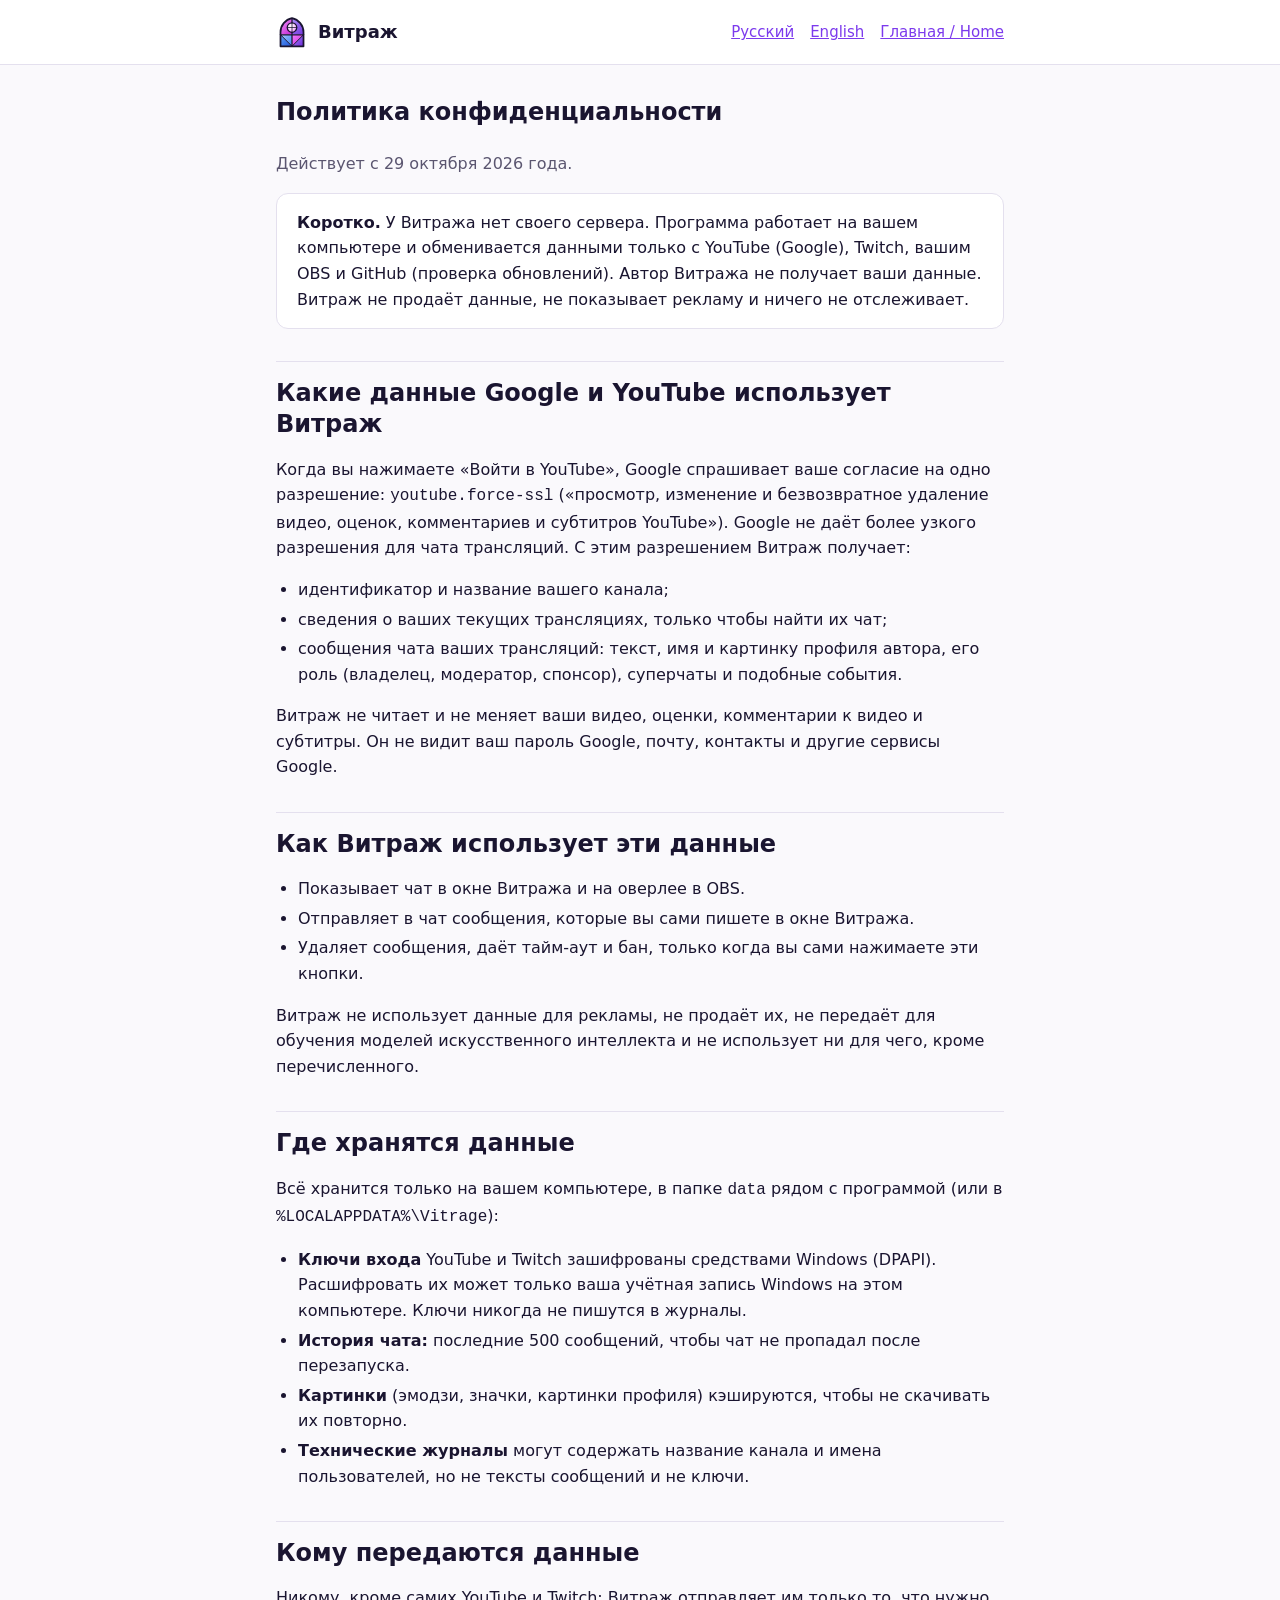
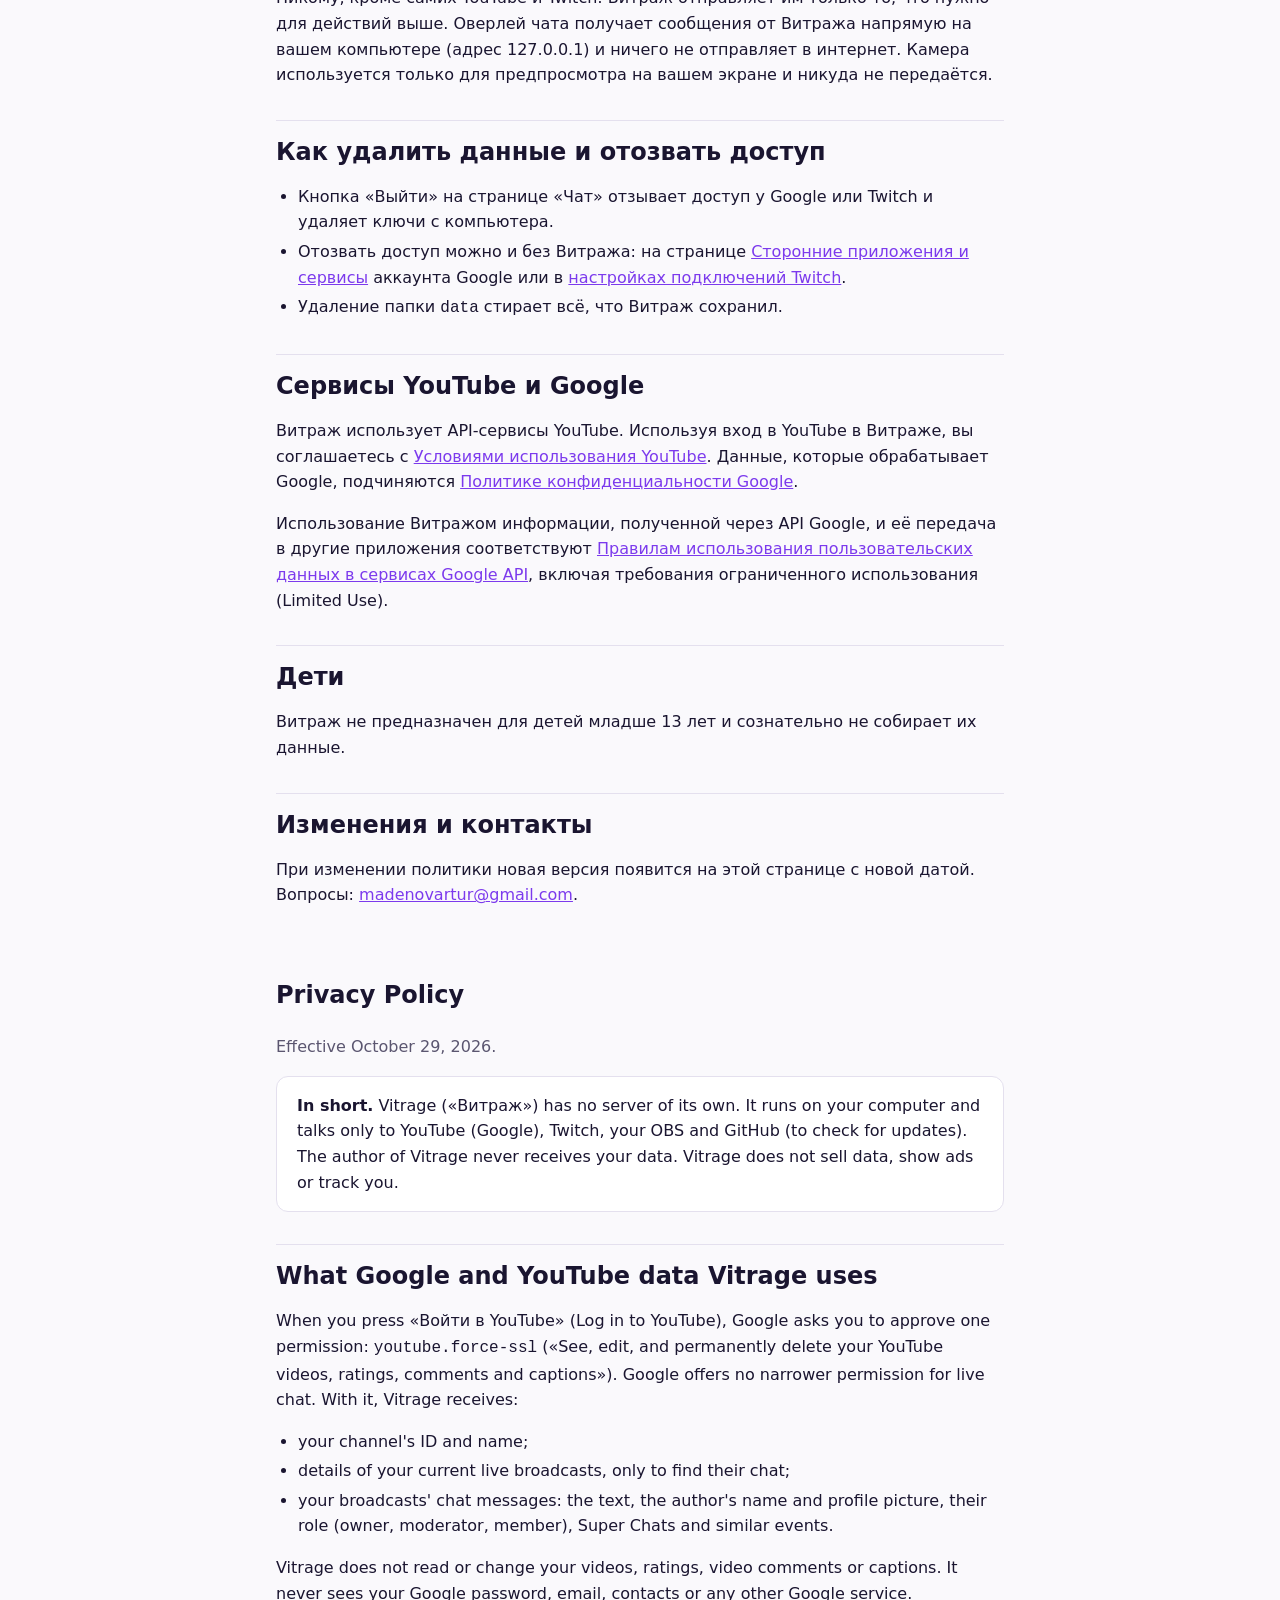
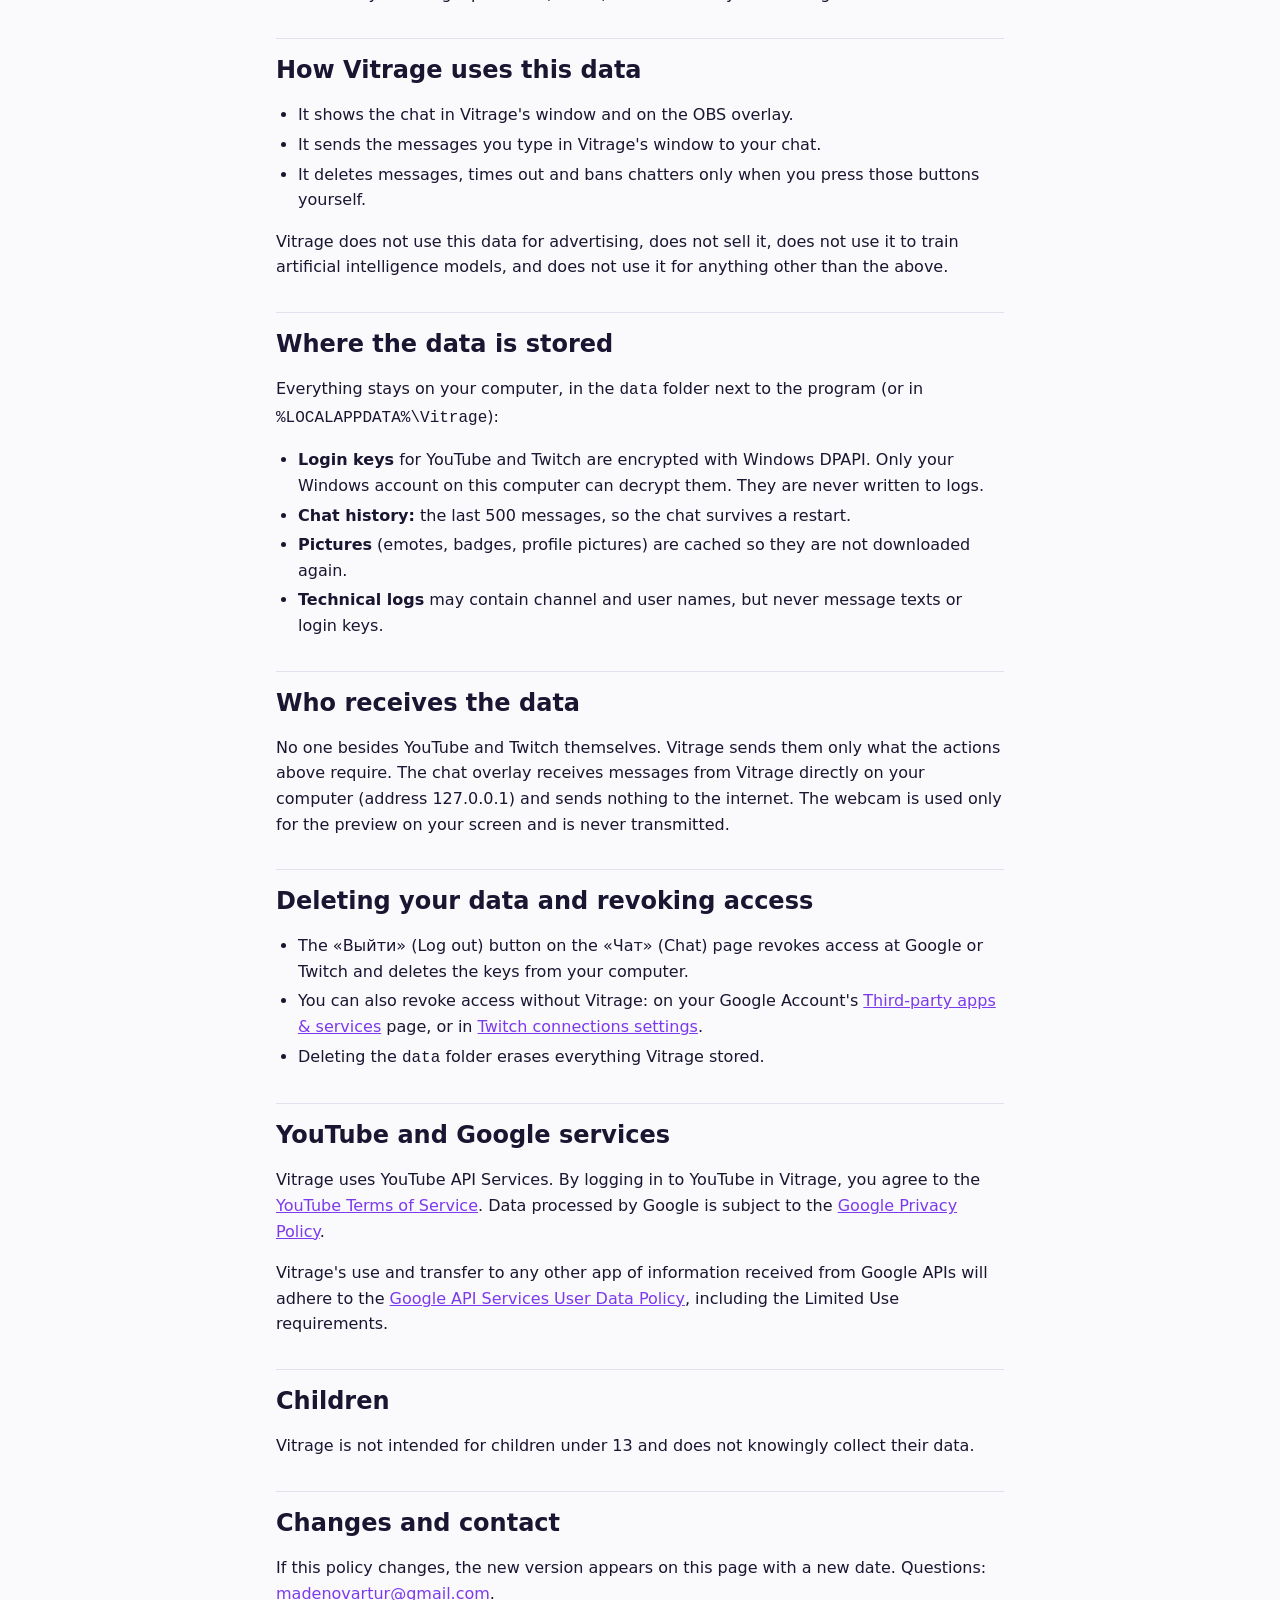
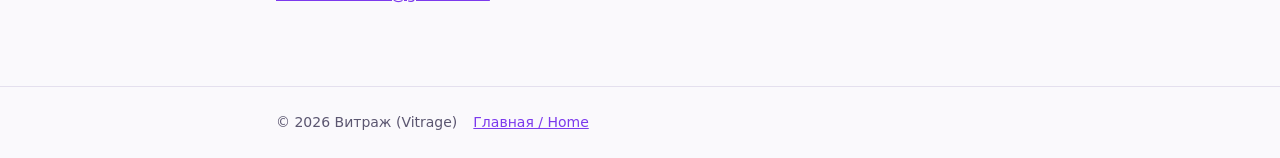
==== privacy.html @ 93ac86d0 "Vitrage site: home page and privacy policy Co-Authored-By: Claude Opus 5.5 <noreply@anthropic.com>" ====
<!doctype html>
<html lang="ru">
<head>
  <meta charset="utf-8">
  <meta name="viewport" content="width=device-width, initial-scale=1">
  <title>Конфиденциальность — Витраж (Vitrage)</title>
  <meta name="description" content="Политика конфиденциальности Витража (Vitrage): какие данные YouTube и Twitch использует программа и где они хранятся.">
  <link rel="icon" href="logo.svg" type="image/svg+xml">
  <link rel="stylesheet" href="style.css">
</head>
<body>
  <header class="site">
    <div class="wrap">
      <a class="brand" href="./"><img src="logo.svg" alt="">Витраж</a>
      <nav>
        <a href="#ru">Русский</a>
        <a href="#en">English</a>
        <a href="./">Главная / Home</a>
      </nav>
    </div>
  </header>

  <div class="wrap">
    <main>
      <section id="ru" lang="ru">
        <h1>Политика конфиденциальности</h1>
        <p class="muted">Действует с 29 октября 2026 года.</p>

        <div class="card">
          <strong>Коротко.</strong> У Витража нет своего сервера. Программа работает на вашем компьютере и обменивается данными только с YouTube (Google), Twitch, вашим OBS и GitHub (проверка обновлений). Автор Витража не получает ваши данные. Витраж не продаёт данные, не показывает рекламу и ничего не отслеживает.
        </div>

        <h2>Какие данные Google и YouTube использует Витраж</h2>
        <p>Когда вы нажимаете «Войти в YouTube», Google спрашивает ваше согласие на одно разрешение: <code>youtube.force-ssl</code> («просмотр, изменение и безвозвратное удаление видео, оценок, комментариев и субтитров YouTube»). Google не даёт более узкого разрешения для чата трансляций. С этим разрешением Витраж получает:</p>
        <ul>
          <li>идентификатор и название вашего канала;</li>
          <li>сведения о ваших текущих трансляциях, только чтобы найти их чат;</li>
          <li>сообщения чата ваших трансляций: текст, имя и картинку профиля автора, его роль (владелец, модератор, спонсор), суперчаты и подобные события.</li>
        </ul>
        <p>Витраж не читает и не меняет ваши видео, оценки, комментарии к видео и субтитры. Он не видит ваш пароль Google, почту, контакты и другие сервисы Google.</p>

        <h2>Как Витраж использует эти данные</h2>
        <ul>
          <li>Показывает чат в окне Витража и на оверлее в OBS.</li>
          <li>Отправляет в чат сообщения, которые вы сами пишете в окне Витража.</li>
          <li>Удаляет сообщения, даёт тайм-аут и бан, только когда вы сами нажимаете эти кнопки.</li>
        </ul>
        <p>Витраж не использует данные для рекламы, не продаёт их, не передаёт для обучения моделей искусственного интеллекта и не использует ни для чего, кроме перечисленного.</p>

        <h2>Где хранятся данные</h2>
        <p>Всё хранится только на вашем компьютере, в папке <code>data</code> рядом с программой (или в <code>%LOCALAPPDATA%\Vitrage</code>):</p>
        <ul>
          <li><strong>Ключи входа</strong> YouTube и Twitch зашифрованы средствами Windows (DPAPI). Расшифровать их может только ваша учётная запись Windows на этом компьютере. Ключи никогда не пишутся в журналы.</li>
          <li><strong>История чата:</strong> последние 500 сообщений, чтобы чат не пропадал после перезапуска.</li>
          <li><strong>Картинки</strong> (эмодзи, значки, картинки профиля) кэшируются, чтобы не скачивать их повторно.</li>
          <li><strong>Технические журналы</strong> могут содержать название канала и имена пользователей, но не тексты сообщений и не ключи.</li>
        </ul>

        <h2>Кому передаются данные</h2>
        <p>Никому, кроме самих YouTube и Twitch: Витраж отправляет им только то, что нужно для действий выше. Оверлей чата получает сообщения от Витража напрямую на вашем компьютере (адрес 127.0.0.1) и ничего не отправляет в интернет. Камера используется только для предпросмотра на вашем экране и никуда не передаётся.</p>

        <h2>Как удалить данные и отозвать доступ</h2>
        <ul>
          <li>Кнопка «Выйти» на странице «Чат» отзывает доступ у Google или Twitch и удаляет ключи с компьютера.</li>
          <li>Отозвать доступ можно и без Витража: на странице <a href="https://myaccount.google.com/connections">Сторонние приложения и сервисы</a> аккаунта Google или в <a href="https://www.twitch.tv/settings/connections">настройках подключений Twitch</a>.</li>
          <li>Удаление папки <code>data</code> стирает всё, что Витраж сохранил.</li>
        </ul>

        <h2>Сервисы YouTube и Google</h2>
        <p>Витраж использует API-сервисы YouTube. Используя вход в YouTube в Витраже, вы соглашаетесь с <a href="https://www.youtube.com/t/terms">Условиями использования YouTube</a>. Данные, которые обрабатывает Google, подчиняются <a href="https://policies.google.com/privacy">Политике конфиденциальности Google</a>.</p>
        <p>Использование Витражом информации, полученной через API Google, и её передача в другие приложения соответствуют <a href="https://developers.google.com/terms/api-services-user-data-policy">Правилам использования пользовательских данных в сервисах Google API</a>, включая требования ограниченного использования (Limited Use).</p>

        <h2>Дети</h2>
        <p>Витраж не предназначен для детей младше 13 лет и сознательно не собирает их данные.</p>

        <h2>Изменения и контакты</h2>
        <p>При изменении политики новая версия появится на этой странице с новой датой. Вопросы: <a href="mailto:madenovartur@gmail.com">madenovartur@gmail.com</a>.</p>
      </section>

      <section id="en" lang="en">
        <h1>Privacy Policy</h1>
        <p class="muted">Effective October 29, 2026.</p>

        <div class="card">
          <strong>In short.</strong> Vitrage («Витраж») has no server of its own. It runs on your computer and talks only to YouTube (Google), Twitch, your OBS and GitHub (to check for updates). The author of Vitrage never receives your data. Vitrage does not sell data, show ads or track you.
        </div>

        <h2>What Google and YouTube data Vitrage uses</h2>
        <p>When you press «Войти в YouTube» (Log in to YouTube), Google asks you to approve one permission: <code>youtube.force-ssl</code> («See, edit, and permanently delete your YouTube videos, ratings, comments and captions»). Google offers no narrower permission for live chat. With it, Vitrage receives:</p>
        <ul>
          <li>your channel's ID and name;</li>
          <li>details of your current live broadcasts, only to find their chat;</li>
          <li>your broadcasts' chat messages: the text, the author's name and profile picture, their role (owner, moderator, member), Super Chats and similar events.</li>
        </ul>
        <p>Vitrage does not read or change your videos, ratings, video comments or captions. It never sees your Google password, email, contacts or any other Google service.</p>

        <h2>How Vitrage uses this data</h2>
        <ul>
          <li>It shows the chat in Vitrage's window and on the OBS overlay.</li>
          <li>It sends the messages you type in Vitrage's window to your chat.</li>
          <li>It deletes messages, times out and bans chatters only when you press those buttons yourself.</li>
        </ul>
        <p>Vitrage does not use this data for advertising, does not sell it, does not use it to train artificial intelligence models, and does not use it for anything other than the above.</p>

        <h2>Where the data is stored</h2>
        <p>Everything stays on your computer, in the <code>data</code> folder next to the program (or in <code>%LOCALAPPDATA%\Vitrage</code>):</p>
        <ul>
          <li><strong>Login keys</strong> for YouTube and Twitch are encrypted with Windows DPAPI. Only your Windows account on this computer can decrypt them. They are never written to logs.</li>
          <li><strong>Chat history:</strong> the last 500 messages, so the chat survives a restart.</li>
          <li><strong>Pictures</strong> (emotes, badges, profile pictures) are cached so they are not downloaded again.</li>
          <li><strong>Technical logs</strong> may contain channel and user names, but never message texts or login keys.</li>
        </ul>

        <h2>Who receives the data</h2>
        <p>No one besides YouTube and Twitch themselves. Vitrage sends them only what the actions above require. The chat overlay receives messages from Vitrage directly on your computer (address 127.0.0.1) and sends nothing to the internet. The webcam is used only for the preview on your screen and is never transmitted.</p>

        <h2>Deleting your data and revoking access</h2>
        <ul>
          <li>The «Выйти» (Log out) button on the «Чат» (Chat) page revokes access at Google or Twitch and deletes the keys from your computer.</li>
          <li>You can also revoke access without Vitrage: on your Google Account's <a href="https://myaccount.google.com/connections">Third-party apps &amp; services</a> page, or in <a href="https://www.twitch.tv/settings/connections">Twitch connections settings</a>.</li>
          <li>Deleting the <code>data</code> folder erases everything Vitrage stored.</li>
        </ul>

        <h2>YouTube and Google services</h2>
        <p>Vitrage uses YouTube API Services. By logging in to YouTube in Vitrage, you agree to the <a href="https://www.youtube.com/t/terms">YouTube Terms of Service</a>. Data processed by Google is subject to the <a href="https://policies.google.com/privacy">Google Privacy Policy</a>.</p>
        <p>Vitrage's use and transfer to any other app of information received from Google APIs will adhere to the <a href="https://developers.google.com/terms/api-services-user-data-policy">Google API Services User Data Policy</a>, including the Limited Use requirements.</p>

        <h2>Children</h2>
        <p>Vitrage is not intended for children under 13 and does not knowingly collect their data.</p>

        <h2>Changes and contact</h2>
        <p>If this policy changes, the new version appears on this page with a new date. Questions: <a href="mailto:madenovartur@gmail.com">madenovartur@gmail.com</a>.</p>
      </section>
    </main>
  </div>

  <footer class="site">
    <div class="wrap">
      <span>© 2026 Витраж (Vitrage)</span>
      <a href="./">Главная / Home</a>
    </div>
  </footer>
</body>
</html>
---- style.css ----
:root {
  --bg: #faf9fc;
  --surface: #ffffff;
  --text: #1a1530;
  --muted: #5b5670;
  --line: #e4e0ee;
  --accent: #7c3aed;
  --accent-2: #c026d3;
  color-scheme: light;
}

@media (prefers-color-scheme: dark) {
  :root {
    --bg: #12101c;
    --surface: #1b1829;
    --text: #ece9f5;
    --muted: #a7a2bb;
    --line: #2c2840;
    --accent: #a78bfa;
    --accent-2: #f57cff;
    color-scheme: dark;
  }
}

* { box-sizing: border-box; }

body {
  margin: 0;
  background: var(--bg);
  color: var(--text);
  font: 16px/1.6 "Segoe UI", system-ui, -apple-system, Roboto, sans-serif;
}

a { color: var(--accent); }
a:hover { color: var(--accent-2); }

.wrap { max-width: 760px; margin: 0 auto; padding: 0 16px; }

header.site {
  border-bottom: 1px solid var(--line);
  background: var(--surface);
}

header.site .wrap {
  display: flex;
  align-items: center;
  gap: 12px;
  min-height: 64px;
  flex-wrap: wrap;
}

header.site .brand {
  display: flex;
  align-items: center;
  gap: 10px;
  color: var(--text);
  text-decoration: none;
  font-weight: 600;
  font-size: 18px;
}

header.site .brand img { width: 32px; height: 32px; }

header.site nav { margin-left: auto; display: flex; gap: 16px; font-size: 15px; }

.hero { padding: 48px 0 24px; text-align: center; }
.hero img { width: 112px; height: 112px; }
.hero h1 { margin: 16px 0 4px; font-size: 34px; line-height: 1.2; }
.hero p { margin: 0 auto; max-width: 560px; color: var(--muted); font-size: 18px; }

main section { padding: 8px 0 24px; }

h2 {
  margin: 32px 0 8px;
  font-size: 24px;
  line-height: 1.3;
  padding-top: 16px;
  border-top: 1px solid var(--line);
}

h3 { margin: 24px 0 4px; font-size: 18px; }

ul { padding-left: 22px; }
li { margin: 4px 0; }

.card {
  background: var(--surface);
  border: 1px solid var(--line);
  border-radius: 12px;
  padding: 16px 20px;
  margin: 16px 0;
}

.muted { color: var(--muted); }

footer.site {
  border-top: 1px solid var(--line);
  margin-top: 40px;
  padding: 24px 0 40px;
  color: var(--muted);
  font-size: 14px;
}

footer.site .wrap { display: flex; gap: 16px; flex-wrap: wrap; }
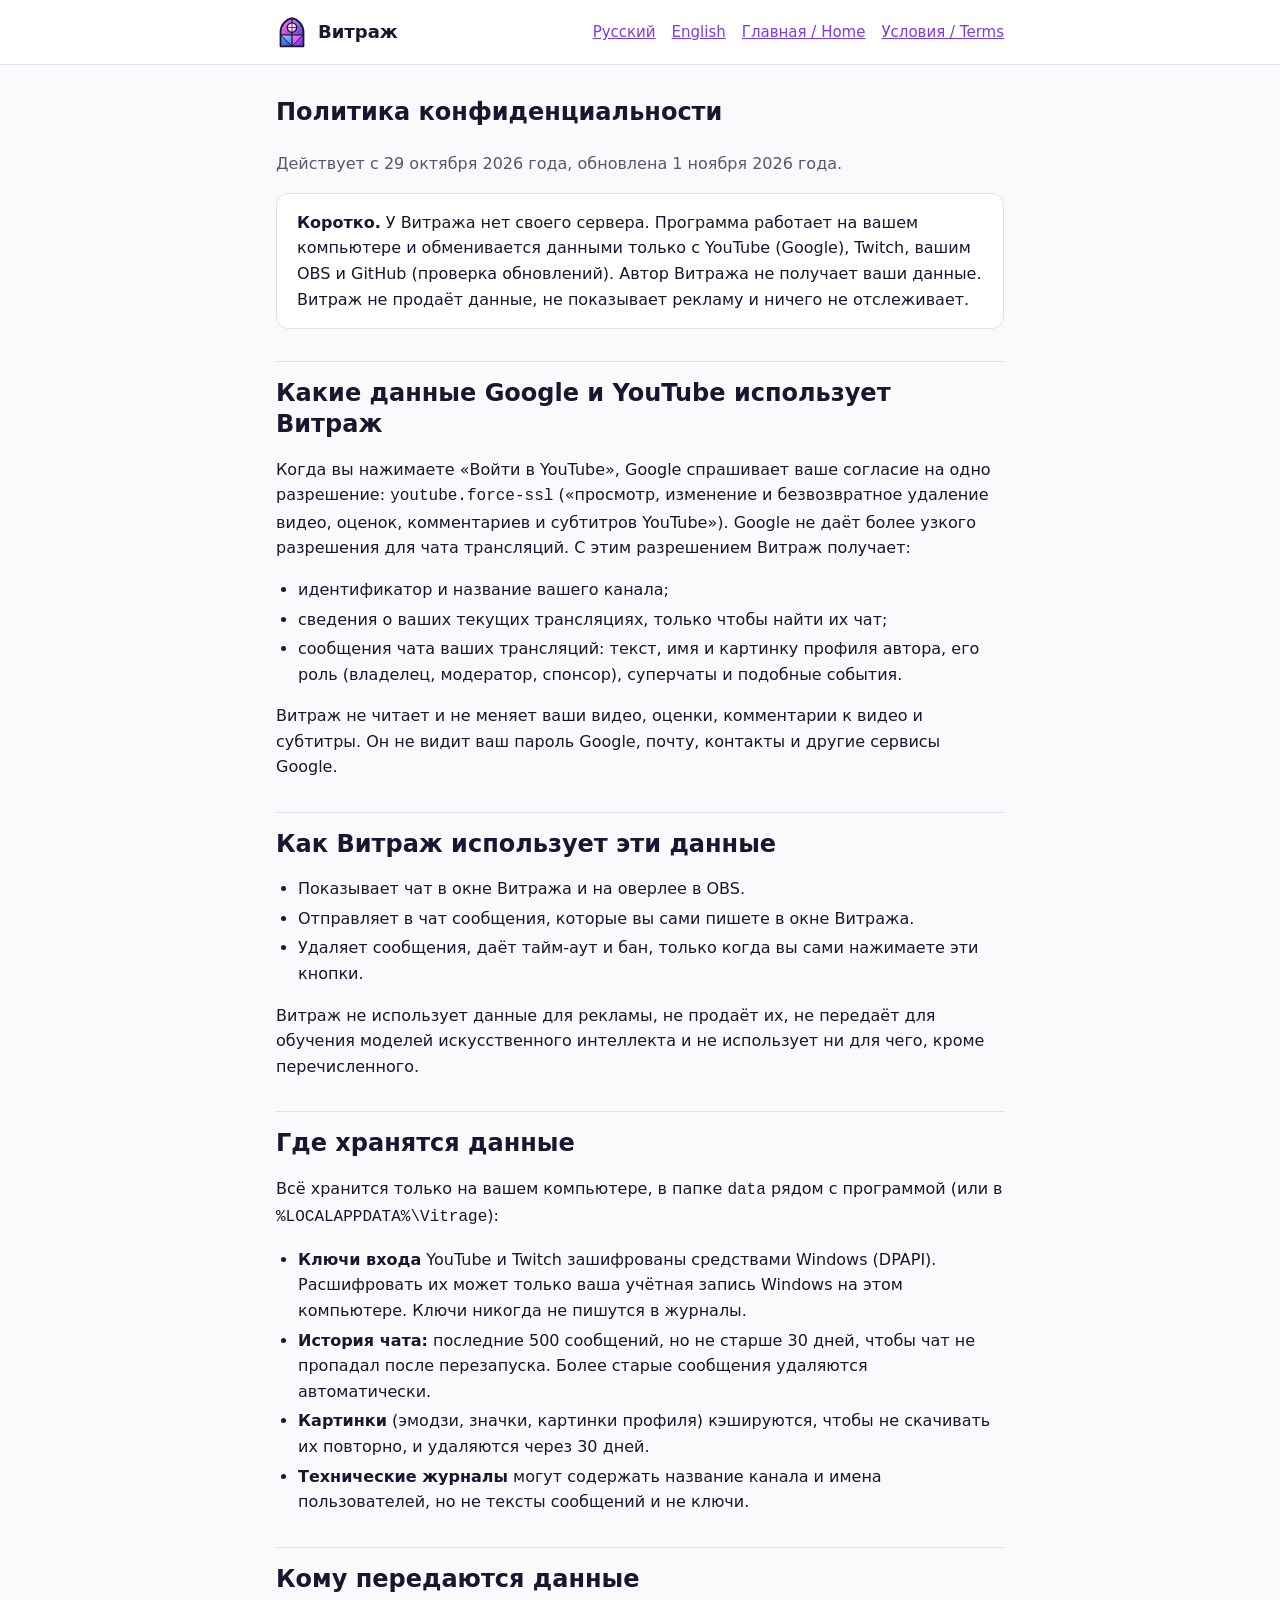
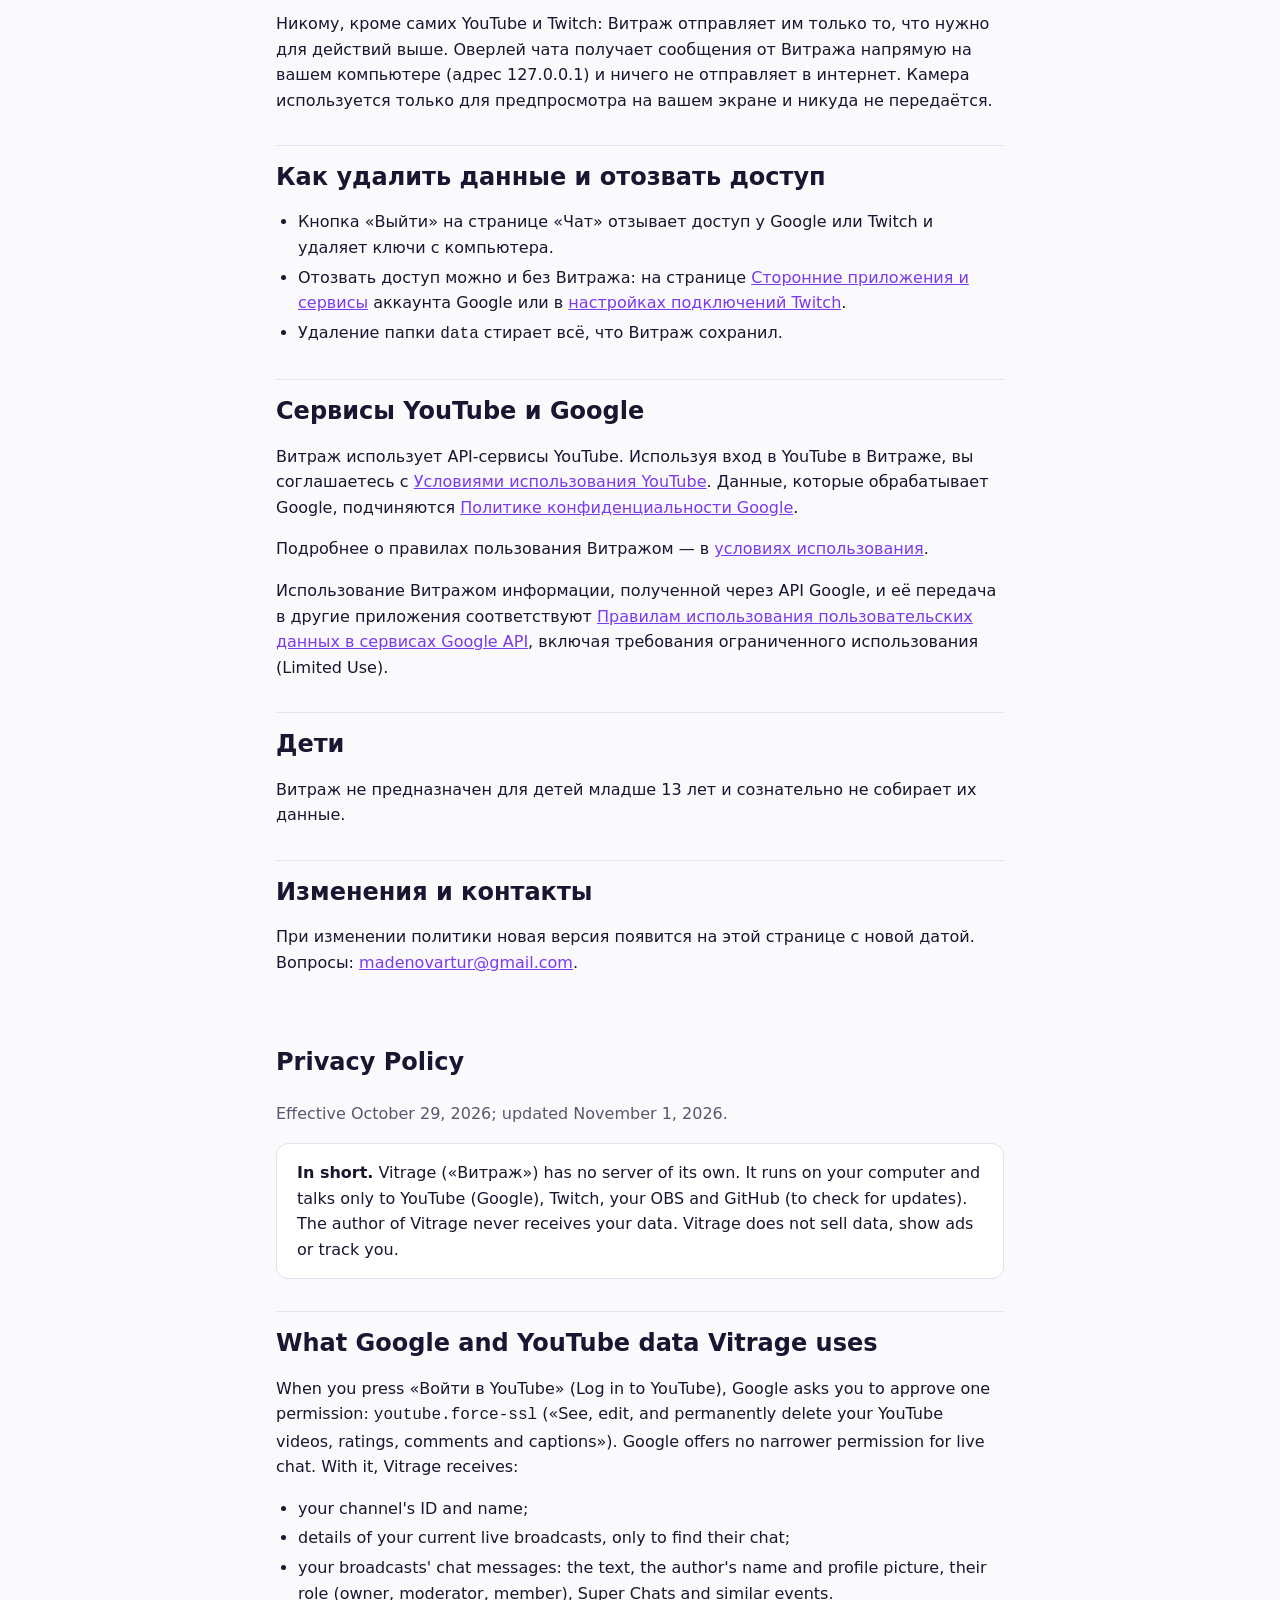
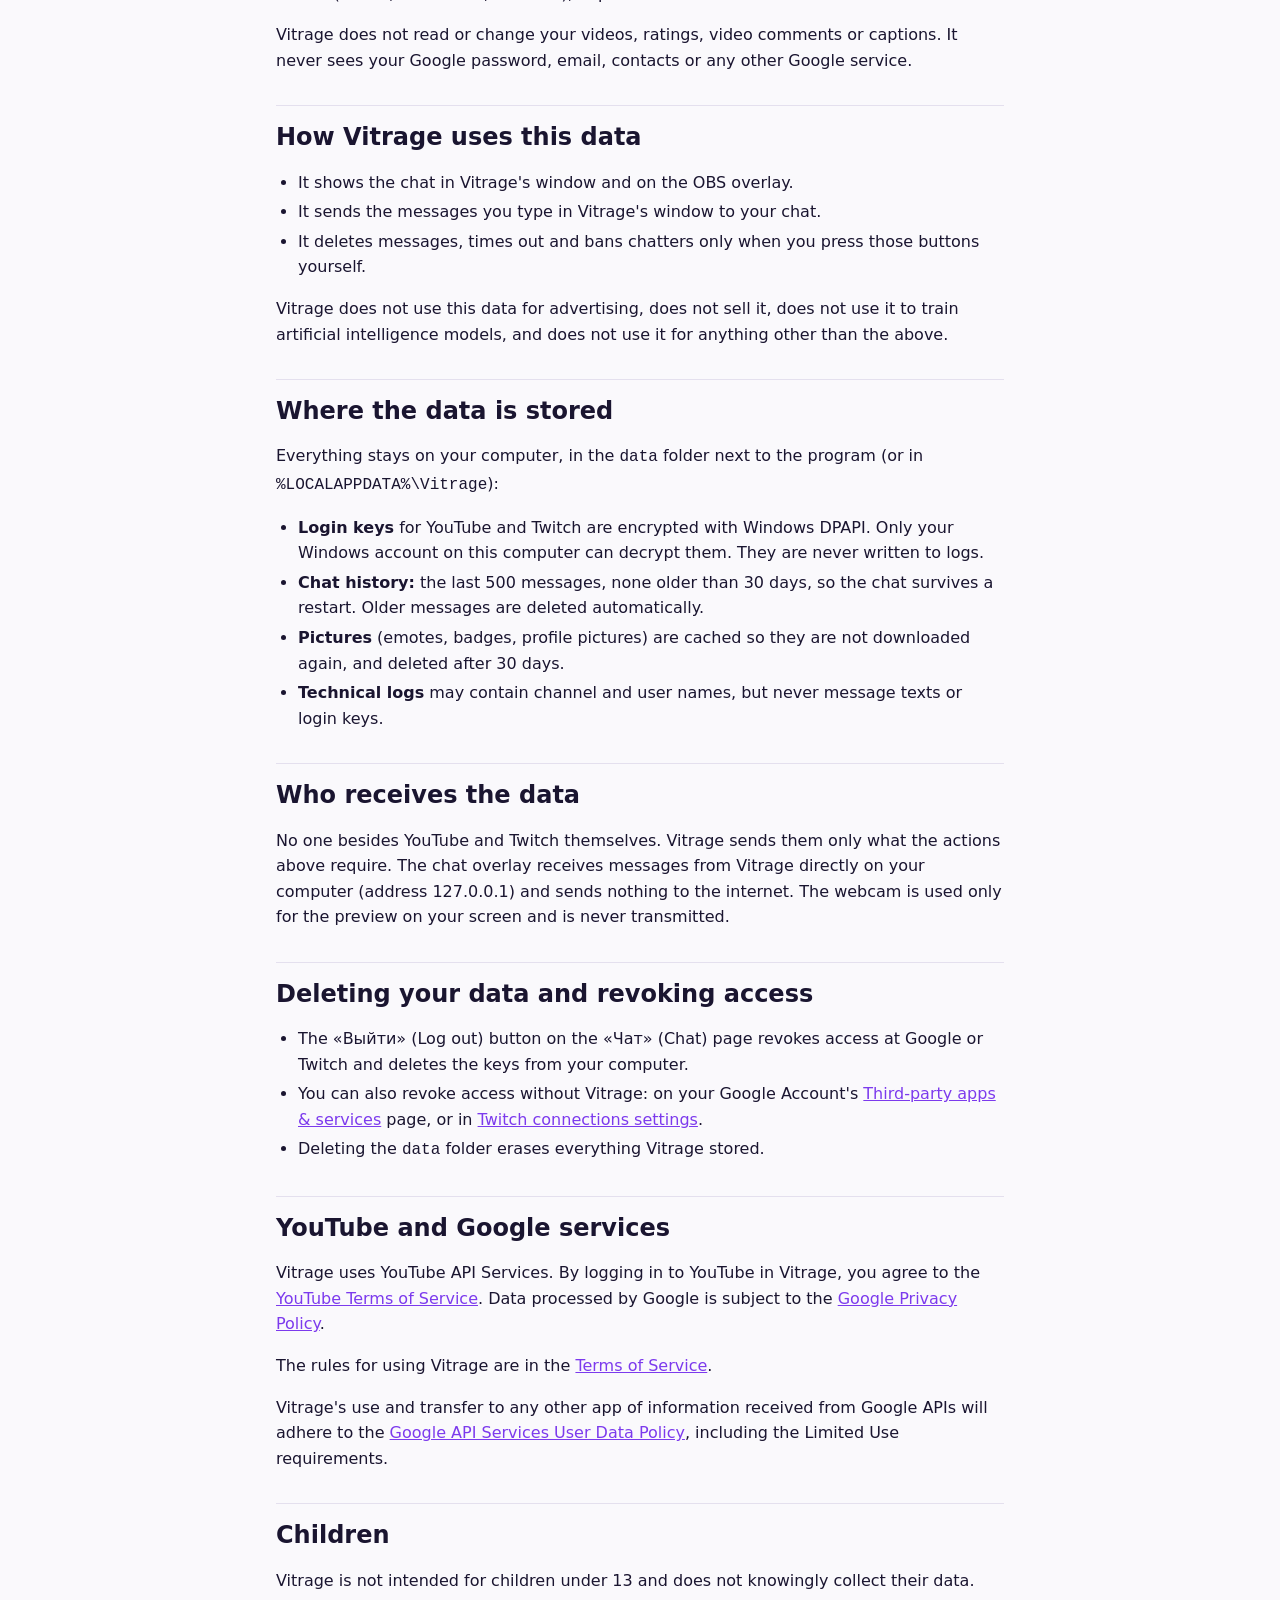
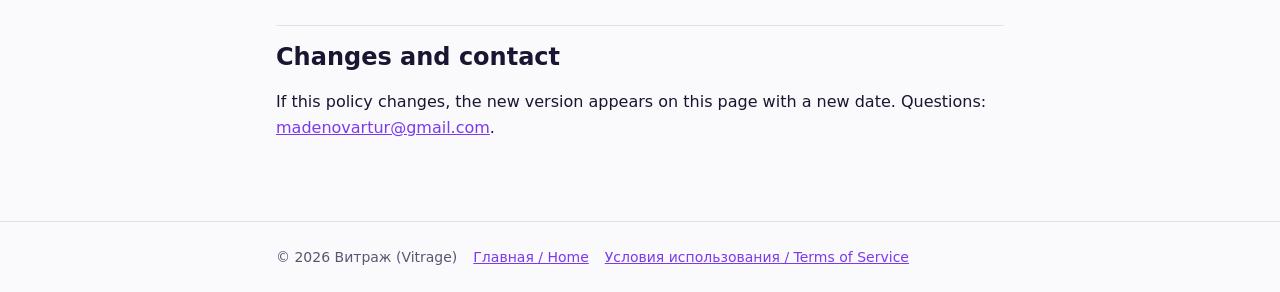
==== commit ed8b7b59: "Terms of Service page, YouTube links on the home page, 30-day data limits in the privacy policy Co-A" ====
--- a/privacy.html
+++ b/privacy.html
@@ -16,6 +16,7 @@
         <a href="#ru">Русский</a>
         <a href="#en">English</a>
         <a href="./">Главная / Home</a>
+        <a href="terms.html">Условия / Terms</a>
       </nav>
     </div>
   </header>
@@ -24,7 +25,7 @@
     <main>
       <section id="ru" lang="ru">
         <h1>Политика конфиденциальности</h1>
-        <p class="muted">Действует с 29 октября 2026 года.</p>
+        <p class="muted">Действует с 29 октября 2026 года, обновлена 1 ноября 2026 года.</p>
 
         <div class="card">
           <strong>Коротко.</strong> У Витража нет своего сервера. Программа работает на вашем компьютере и обменивается данными только с YouTube (Google), Twitch, вашим OBS и GitHub (проверка обновлений). Автор Витража не получает ваши данные. Витраж не продаёт данные, не показывает рекламу и ничего не отслеживает.
@@ -51,8 +52,8 @@
         <p>Всё хранится только на вашем компьютере, в папке <code>data</code> рядом с программой (или в <code>%LOCALAPPDATA%\Vitrage</code>):</p>
         <ul>
           <li><strong>Ключи входа</strong> YouTube и Twitch зашифрованы средствами Windows (DPAPI). Расшифровать их может только ваша учётная запись Windows на этом компьютере. Ключи никогда не пишутся в журналы.</li>
-          <li><strong>История чата:</strong> последние 500 сообщений, чтобы чат не пропадал после перезапуска.</li>
-          <li><strong>Картинки</strong> (эмодзи, значки, картинки профиля) кэшируются, чтобы не скачивать их повторно.</li>
+          <li><strong>История чата:</strong> последние 500 сообщений, но не старше 30 дней, чтобы чат не пропадал после перезапуска. Более старые сообщения удаляются автоматически.</li>
+          <li><strong>Картинки</strong> (эмодзи, значки, картинки профиля) кэшируются, чтобы не скачивать их повторно, и удаляются через 30 дней.</li>
           <li><strong>Технические журналы</strong> могут содержать название канала и имена пользователей, но не тексты сообщений и не ключи.</li>
         </ul>
 
@@ -68,6 +69,7 @@
 
         <h2>Сервисы YouTube и Google</h2>
         <p>Витраж использует API-сервисы YouTube. Используя вход в YouTube в Витраже, вы соглашаетесь с <a href="https://www.youtube.com/t/terms">Условиями использования YouTube</a>. Данные, которые обрабатывает Google, подчиняются <a href="https://policies.google.com/privacy">Политике конфиденциальности Google</a>.</p>
+        <p>Подробнее о правилах пользования Витражом — в <a href="terms.html#ru">условиях использования</a>.</p>
         <p>Использование Витражом информации, полученной через API Google, и её передача в другие приложения соответствуют <a href="https://developers.google.com/terms/api-services-user-data-policy">Правилам использования пользовательских данных в сервисах Google API</a>, включая требования ограниченного использования (Limited Use).</p>
 
         <h2>Дети</h2>
@@ -79,7 +81,7 @@
 
       <section id="en" lang="en">
         <h1>Privacy Policy</h1>
-        <p class="muted">Effective October 29, 2026.</p>
+        <p class="muted">Effective October 29, 2026; updated November 1, 2026.</p>
 
         <div class="card">
           <strong>In short.</strong> Vitrage («Витраж») has no server of its own. It runs on your computer and talks only to YouTube (Google), Twitch, your OBS and GitHub (to check for updates). The author of Vitrage never receives your data. Vitrage does not sell data, show ads or track you.
@@ -106,8 +108,8 @@
         <p>Everything stays on your computer, in the <code>data</code> folder next to the program (or in <code>%LOCALAPPDATA%\Vitrage</code>):</p>
         <ul>
           <li><strong>Login keys</strong> for YouTube and Twitch are encrypted with Windows DPAPI. Only your Windows account on this computer can decrypt them. They are never written to logs.</li>
-          <li><strong>Chat history:</strong> the last 500 messages, so the chat survives a restart.</li>
-          <li><strong>Pictures</strong> (emotes, badges, profile pictures) are cached so they are not downloaded again.</li>
+          <li><strong>Chat history:</strong> the last 500 messages, none older than 30 days, so the chat survives a restart. Older messages are deleted automatically.</li>
+          <li><strong>Pictures</strong> (emotes, badges, profile pictures) are cached so they are not downloaded again, and deleted after 30 days.</li>
           <li><strong>Technical logs</strong> may contain channel and user names, but never message texts or login keys.</li>
         </ul>
 
@@ -123,6 +125,7 @@
 
         <h2>YouTube and Google services</h2>
         <p>Vitrage uses YouTube API Services. By logging in to YouTube in Vitrage, you agree to the <a href="https://www.youtube.com/t/terms">YouTube Terms of Service</a>. Data processed by Google is subject to the <a href="https://policies.google.com/privacy">Google Privacy Policy</a>.</p>
+        <p>The rules for using Vitrage are in the <a href="terms.html#en">Terms of Service</a>.</p>
         <p>Vitrage's use and transfer to any other app of information received from Google APIs will adhere to the <a href="https://developers.google.com/terms/api-services-user-data-policy">Google API Services User Data Policy</a>, including the Limited Use requirements.</p>
 
         <h2>Children</h2>
@@ -138,6 +141,7 @@
     <div class="wrap">
       <span>© 2026 Витраж (Vitrage)</span>
       <a href="./">Главная / Home</a>
+      <a href="terms.html">Условия использования / Terms of Service</a>
     </div>
   </footer>
 </body>
--- a/style.css
+++ b/style.css
@@ -61,7 +61,7 @@
 
 header.site .brand img { width: 32px; height: 32px; }
 
-header.site nav { margin-left: auto; display: flex; gap: 16px; font-size: 15px; }
+header.site nav { margin-left: auto; display: flex; flex-wrap: wrap; gap: 4px 16px; font-size: 15px; }
 
 .hero { padding: 48px 0 24px; text-align: center; }
 .hero img { width: 112px; height: 112px; }
